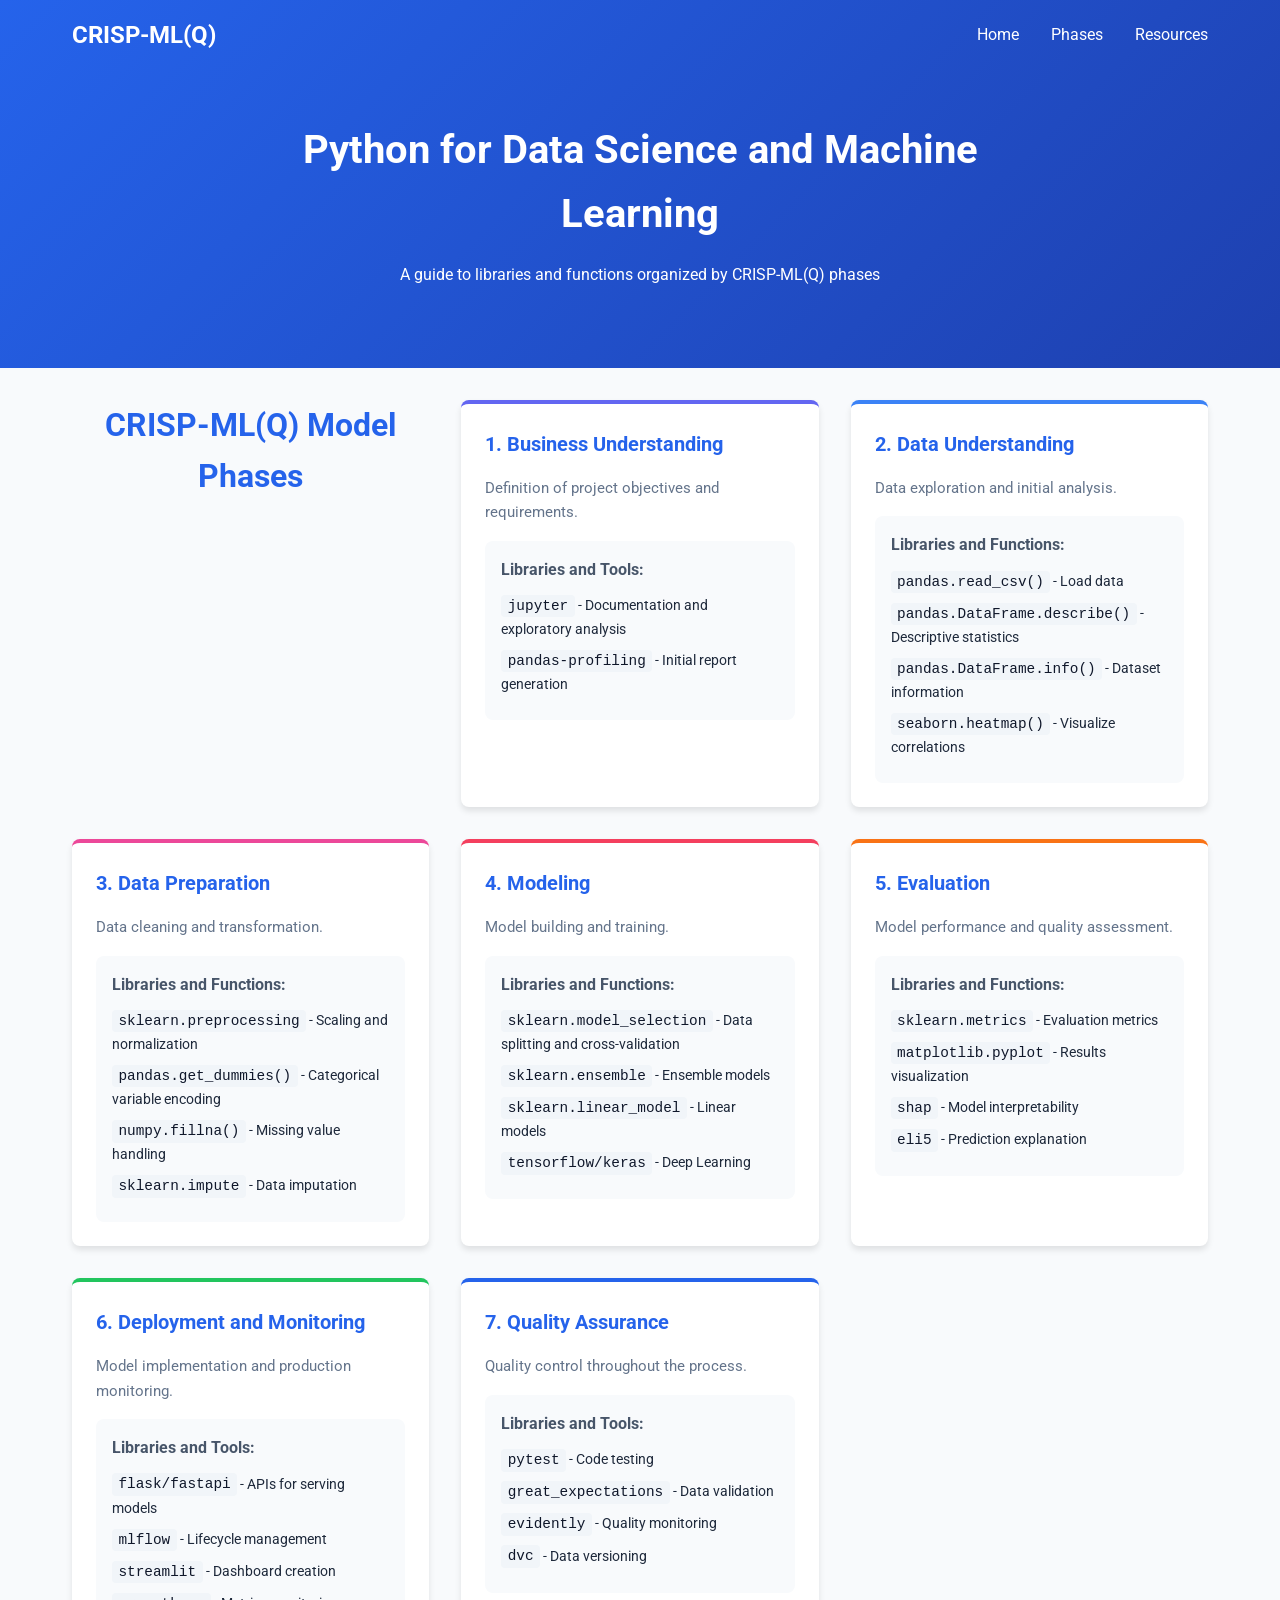
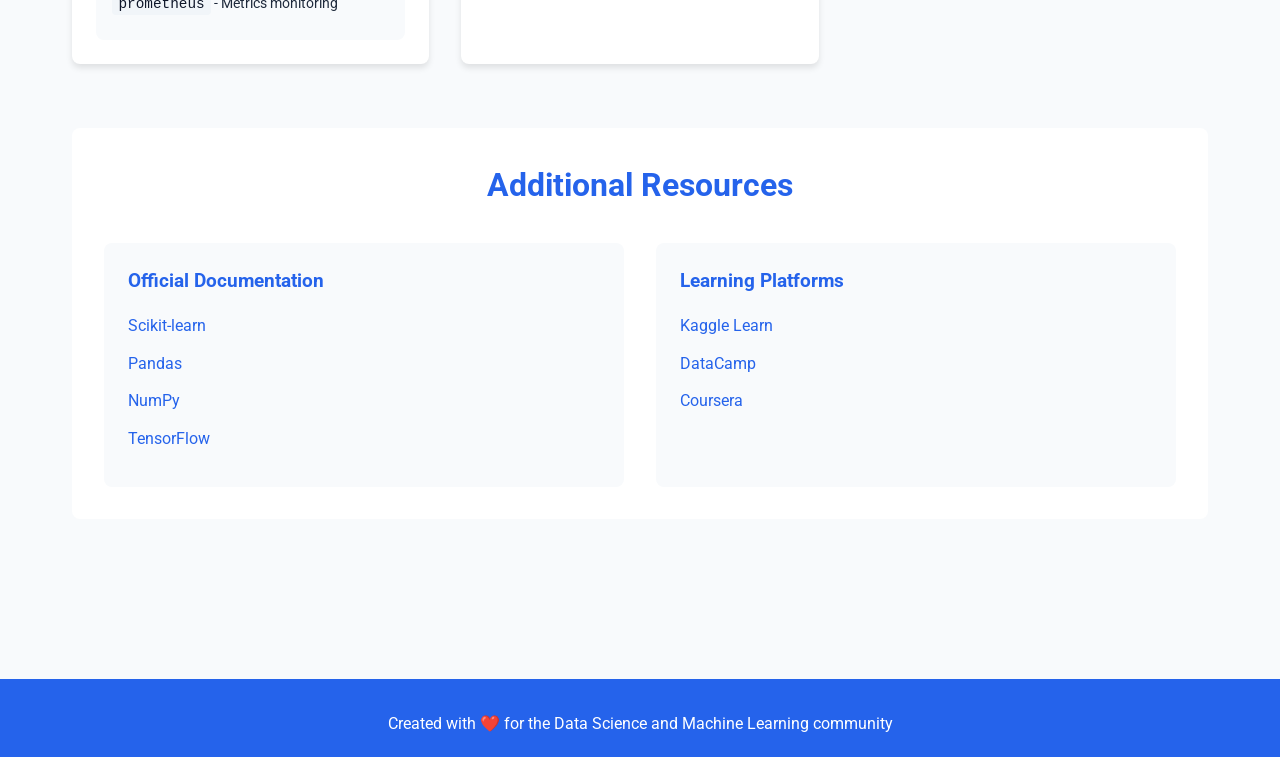
==== index.html @ 14b8c72a "Initial commit: CRISP-ML(Q) Python guide with interactive documentation" ====
<!DOCTYPE html>
<html lang="en">
<head>
    <meta charset="UTF-8">
    <meta name="viewport" content="width=device-width, initial-scale=1.0">
    <title>Python for Data Science and Machine Learning - CRISP-ML(Q)</title>
    <link rel="stylesheet" href="styles.css">
    <link href="https://fonts.googleapis.com/css2?family=Roboto:wght@300;400;500;700&display=swap" rel="stylesheet">
</head>
<body>
    <header class="header">
        <nav class="navbar">
            <div class="logo">CRISP-ML(Q)</div>
            <ul class="nav-links">
                <li><a href="#home">Home</a></li>
                <li><a href="#phases">Phases</a></li>
                <li><a href="#resources">Resources</a></li>
            </ul>
        </nav>
        <div class="hero">
            <h1>Python for Data Science and Machine Learning</h1>
            <p>A guide to libraries and functions organized by CRISP-ML(Q) phases</p>
        </div>
    </header>

    <main>
        <section id="phases" class="phases-section">
            <h2>CRISP-ML(Q) Model Phases</h2>
            
            <div class="phase-card">
                <h3>1. Business Understanding</h3>
                <p>Definition of project objectives and requirements.</p>
                <div class="functions">
                    <h4>Libraries and Tools:</h4>
                    <ul>
                        <li><code>jupyter</code> - Documentation and exploratory analysis</li>
                        <li><code>pandas-profiling</code> - Initial report generation</li>
                    </ul>
                </div>
            </div>

            <a href="data-understanding.html" class="phase-card-link">
                <div class="phase-card">
                    <h3>2. Data Understanding</h3>
                    <p>Data exploration and initial analysis.</p>
                    <div class="functions">
                        <h4>Libraries and Functions:</h4>
                        <ul>
                            <li><code>pandas.read_csv()</code> - Load data</li>
                            <li><code>pandas.DataFrame.describe()</code> - Descriptive statistics</li>
                            <li><code>pandas.DataFrame.info()</code> - Dataset information</li>
                            <li><code>seaborn.heatmap()</code> - Visualize correlations</li>
                        </ul>
                    </div>
                </div>
            </a>

            <div class="phase-card">
                <h3>3. Data Preparation</h3>
                <p>Data cleaning and transformation.</p>
                <div class="functions">
                    <h4>Libraries and Functions:</h4>
                    <ul>
                        <li><code>sklearn.preprocessing</code> - Scaling and normalization</li>
                        <li><code>pandas.get_dummies()</code> - Categorical variable encoding</li>
                        <li><code>numpy.fillna()</code> - Missing value handling</li>
                        <li><code>sklearn.impute</code> - Data imputation</li>
                    </ul>
                </div>
            </div>

            <div class="phase-card">
                <h3>4. Modeling</h3>
                <p>Model building and training.</p>
                <div class="functions">
                    <h4>Libraries and Functions:</h4>
                    <ul>
                        <li><code>sklearn.model_selection</code> - Data splitting and cross-validation</li>
                        <li><code>sklearn.ensemble</code> - Ensemble models</li>
                        <li><code>sklearn.linear_model</code> - Linear models</li>
                        <li><code>tensorflow/keras</code> - Deep Learning</li>
                    </ul>
                </div>
            </div>

            <div class="phase-card">
                <h3>5. Evaluation</h3>
                <p>Model performance and quality assessment.</p>
                <div class="functions">
                    <h4>Libraries and Functions:</h4>
                    <ul>
                        <li><code>sklearn.metrics</code> - Evaluation metrics</li>
                        <li><code>matplotlib.pyplot</code> - Results visualization</li>
                        <li><code>shap</code> - Model interpretability</li>
                        <li><code>eli5</code> - Prediction explanation</li>
                    </ul>
                </div>
            </div>

            <div class="phase-card">
                <h3>6. Deployment and Monitoring</h3>
                <p>Model implementation and production monitoring.</p>
                <div class="functions">
                    <h4>Libraries and Tools:</h4>
                    <ul>
                        <li><code>flask/fastapi</code> - APIs for serving models</li>
                        <li><code>mlflow</code> - Lifecycle management</li>
                        <li><code>streamlit</code> - Dashboard creation</li>
                        <li><code>prometheus</code> - Metrics monitoring</li>
                    </ul>
                </div>
            </div>

            <div class="phase-card">
                <h3>7. Quality Assurance</h3>
                <p>Quality control throughout the process.</p>
                <div class="functions">
                    <h4>Libraries and Tools:</h4>
                    <ul>
                        <li><code>pytest</code> - Code testing</li>
                        <li><code>great_expectations</code> - Data validation</li>
                        <li><code>evidently</code> - Quality monitoring</li>
                        <li><code>dvc</code> - Data versioning</li>
                    </ul>
                </div>
            </div>
        </section>

        <section id="resources" class="resources-section">
            <h2>Additional Resources</h2>
            <div class="resources-grid">
                <div class="resource-card">
                    <h3>Official Documentation</h3>
                    <ul>
                        <li><a href="https://scikit-learn.org/stable/" target="_blank">Scikit-learn</a></li>
                        <li><a href="https://pandas.pydata.org/docs/" target="_blank">Pandas</a></li>
                        <li><a href="https://numpy.org/doc/" target="_blank">NumPy</a></li>
                        <li><a href="https://www.tensorflow.org/docs" target="_blank">TensorFlow</a></li>
                    </ul>
                </div>
                <div class="resource-card">
                    <h3>Learning Platforms</h3>
                    <ul>
                        <li><a href="https://www.kaggle.com/learn" target="_blank">Kaggle Learn</a></li>
                        <li><a href="https://www.datacamp.com" target="_blank">DataCamp</a></li>
                        <li><a href="https://www.coursera.org" target="_blank">Coursera</a></li>
                    </ul>
                </div>
            </div>
        </section>
    </main>

    <footer>
        <p>Created with ❤️ for the Data Science and Machine Learning community</p>
    </footer>

    <script src="script.js"></script>
</body>
</html>
---- styles.css ----
/* Variables globales */
:root {
    --primary-color: #2563eb;
    --secondary-color: #1e40af;
    --background-color: #f8fafc;
    --text-color: #1e293b;
    --card-background: #ffffff;
    --border-radius: 8px;
    --transition: all 0.3s ease;
    --phase-colors: {
        1: #3b82f6,
        2: #6366f1,
        3: #8b5cf6,
        4: #ec4899,
        5: #f43f5e,
        6: #f97316,
        7: #22c55e
    }
}

/* Estilos generales */
* {
    margin: 0;
    padding: 0;
    box-sizing: border-box;
}

body {
    font-family: 'Roboto', sans-serif;
    line-height: 1.6;
    color: var(--text-color);
    background-color: var(--background-color);
}

/* Header y navegación */
.header {
    background: linear-gradient(135deg, var(--primary-color), var(--secondary-color));
    color: white;
    padding: 1rem 0;
}

.navbar {
    display: flex;
    justify-content: space-between;
    align-items: center;
    padding: 0 2rem;
    max-width: 1200px;
    margin: 0 auto;
}

.logo {
    font-size: 1.5rem;
    font-weight: bold;
}

.nav-links {
    display: flex;
    list-style: none;
    gap: 2rem;
}

.nav-links a {
    color: white;
    text-decoration: none;
    transition: var(--transition);
}

.nav-links a:hover {
    opacity: 0.8;
}

.hero {
    text-align: center;
    padding: 4rem 2rem;
    max-width: 800px;
    margin: 0 auto;
}

.hero h1 {
    font-size: 2.5rem;
    margin-bottom: 1rem;
}

/* Sección principal */
main {
    max-width: 1200px;
    margin: 0 auto;
    padding: 2rem;
}

section {
    margin-bottom: 4rem;
}

h2 {
    color: var(--primary-color);
    margin-bottom: 2rem;
    text-align: center;
    font-size: 2rem;
}

/* Tarjetas de fases */
.phases-section {
    display: grid;
    grid-template-columns: repeat(auto-fit, minmax(350px, 1fr));
    gap: 2rem;
}

.phase-card {
    background-color: var(--card-background);
    border-radius: var(--border-radius);
    padding: 1.5rem;
    box-shadow: 0 4px 6px rgba(0, 0, 0, 0.1);
    transition: var(--transition);
    border-top: 4px solid var(--primary-color);
    cursor: pointer;
    position: relative;
}

.phase-card:nth-child(1) { border-top-color: #3b82f6; }
.phase-card:nth-child(2) { border-top-color: #6366f1; }
.phase-card:nth-child(3) { border-top-color: #8b5cf6; }
.phase-card:nth-child(4) { border-top-color: #ec4899; }
.phase-card:nth-child(5) { border-top-color: #f43f5e; }
.phase-card:nth-child(6) { border-top-color: #f97316; }
.phase-card:nth-child(7) { border-top-color: #22c55e; }

.phase-card:hover {
    transform: translateY(-5px);
    box-shadow: 0 8px 12px rgba(0, 0, 0, 0.15);
}

.phase-card::after {
    content: '→';
    position: absolute;
    top: 1rem;
    right: 1rem;
    font-size: 1.5rem;
    color: var(--primary-color);
    opacity: 0;
    transition: var(--transition);
}

.phase-card:hover::after {
    opacity: 1;
}

.phase-card h3 {
    color: var(--primary-color);
    margin-bottom: 1rem;
    font-size: 1.25rem;
    display: flex;
    align-items: center;
    gap: 0.5rem;
}

.phase-card p {
    color: #64748b;
    margin-bottom: 1rem;
    font-size: 0.95rem;
}

.functions {
    margin-top: 1rem;
    background-color: #f8fafc;
    padding: 1rem;
    border-radius: var(--border-radius);
}

.functions h4 {
    margin-bottom: 0.75rem;
    color: #475569;
    font-size: 1rem;
}

.functions ul {
    list-style: none;
}

.functions li {
    margin-bottom: 0.5rem;
    font-size: 0.9rem;
}

code {
    background-color: #f1f5f9;
    padding: 0.2rem 0.4rem;
    border-radius: 4px;
    font-family: monospace;
    font-size: 0.9rem;
    color: #0f172a;
}

/* Sección de recursos */
.resources-section {
    background-color: var(--card-background);
    border-radius: var(--border-radius);
    padding: 2rem;
    margin-top: 3rem;
}

.resources-grid {
    display: grid;
    grid-template-columns: repeat(auto-fit, minmax(250px, 1fr));
    gap: 2rem;
}

.resource-card {
    padding: 1.5rem;
    background-color: #f8fafc;
    border-radius: var(--border-radius);
    transition: var(--transition);
}

.resource-card:hover {
    transform: translateY(-3px);
    box-shadow: 0 4px 6px rgba(0, 0, 0, 0.05);
}

.resource-card h3 {
    color: var(--primary-color);
    margin-bottom: 1rem;
}

.resource-card ul {
    list-style: none;
}

.resource-card li {
    margin-bottom: 0.75rem;
}

.resource-card a {
    color: var(--primary-color);
    text-decoration: none;
    transition: var(--transition);
    display: inline-flex;
    align-items: center;
    gap: 0.5rem;
}

.resource-card a:hover {
    color: var(--secondary-color);
}

/* Footer */
footer {
    text-align: center;
    padding: 2rem;
    background-color: var(--primary-color);
    color: white;
    margin-top: 4rem;
}

/* Detailed Phase Page Styles */
.detailed-phase {
    max-width: 1200px;
    margin: 0 auto;
    padding: 2rem;
}

.breadcrumb {
    margin-bottom: 2rem;
    color: #64748b;
    font-size: 0.9rem;
}

.breadcrumb a {
    color: var(--primary-color);
    text-decoration: none;
    transition: var(--transition);
}

.breadcrumb a:hover {
    color: var(--secondary-color);
}

.phase-detail-section {
    margin-bottom: 3rem;
}

.library-section {
    background-color: var(--card-background);
    border-radius: var(--border-radius);
    padding: 2rem;
    margin-bottom: 2rem;
    box-shadow: 0 4px 6px rgba(0, 0, 0, 0.1);
}

.library-section h3 {
    color: var(--primary-color);
    margin-bottom: 1.5rem;
    font-size: 1.5rem;
}

.function-grid {
    display: grid;
    grid-template-columns: repeat(auto-fit, minmax(300px, 1fr));
    gap: 1.5rem;
}

.function-card {
    background-color: #f8fafc;
    padding: 1.5rem;
    border-radius: var(--border-radius);
    transition: var(--transition);
}

.function-card:hover {
    transform: translateY(-3px);
    box-shadow: 0 4px 6px rgba(0, 0, 0, 0.05);
}

.function-card h4 {
    color: var(--secondary-color);
    margin-bottom: 1rem;
    font-size: 1.1rem;
}

.function-card ul {
    list-style: none;
}

.function-card li {
    margin-bottom: 0.75rem;
    font-size: 0.9rem;
}

.code-examples {
    margin-top: 3rem;
}

.example-card {
    background-color: var(--card-background);
    border-radius: var(--border-radius);
    padding: 2rem;
    margin-bottom: 2rem;
    box-shadow: 0 4px 6px rgba(0, 0, 0, 0.1);
}

.example-card h3 {
    color: var(--primary-color);
    margin-bottom: 1.5rem;
}

.example-card pre {
    background-color: #1e293b;
    color: #e2e8f0;
    padding: 1.5rem;
    border-radius: var(--border-radius);
    overflow-x: auto;
    font-family: 'Consolas', monospace;
    font-size: 0.9rem;
    line-height: 1.5;
}

.example-card code {
    background-color: transparent;
    color: inherit;
    padding: 0;
    font-family: inherit;
}

/* Responsive */
@media (max-width: 768px) {
    .navbar {
        flex-direction: column;
        gap: 1rem;
    }

    .nav-links {
        flex-direction: column;
        align-items: center;
        gap: 1rem;
    }

    .hero h1 {
        font-size: 2rem;
    }

    main {
        padding: 1rem;
    }

    .phase-card {
        margin-bottom: 1.5rem;
    }

    .detailed-phase {
        padding: 1rem;
    }

    .function-grid {
        grid-template-columns: 1fr;
    }

    .library-section {
        padding: 1.5rem;
    }

    .example-card pre {
        font-size: 0.8rem;
    }
}

.phase-card-link {
    text-decoration: none;
    color: inherit;
    display: block;
}

.phase-card-link:hover {
    text-decoration: none;
}

.phase-card-link .phase-card {
    height: 100%;
}

/* Container */
.container {
    max-width: 1400px;
    margin: 0 auto;
    padding: 0 2rem;
}

/* Breadcrumb styles */
.breadcrumb {
    background-color: var(--card-background);
    padding: 1rem 0;
    border-bottom: 1px solid #e2e8f0;
    margin-bottom: 2rem;
}

/* Detailed phase layout */
.detailed-phase {
    display: grid;
    grid-template-columns: 300px 1fr;
    gap: 2rem;
    min-height: calc(100vh - 400px);
}

/* Sidebar styles */
.sidebar {
    background-color: var(--card-background);
    border-radius: var(--border-radius);
    padding: 1.5rem;
    box-shadow: 0 4px 6px rgba(0, 0, 0, 0.1);
    height: fit-content;
    position: sticky;
    top: 2rem;
}

.sidebar-section {
    margin-bottom: 2rem;
}

.sidebar-section:last-child {
    margin-bottom: 0;
}

.sidebar-section h3 {
    color: var(--primary-color);
    font-size: 1.2rem;
    margin-bottom: 1rem;
    padding-bottom: 0.5rem;
    border-bottom: 2px solid var(--primary-color);
}

.sidebar-group {
    margin-bottom: 1.5rem;
}

.sidebar-group h4 {
    color: var(--secondary-color);
    font-size: 1rem;
    margin-bottom: 0.5rem;
}

.sidebar-group ul {
    list-style: none;
    padding-left: 0.5rem;
}

.sidebar-group li {
    margin-bottom: 0.5rem;
}

.function-link {
    color: var(--text-color);
    text-decoration: none;
    font-size: 0.9rem;
    display: block;
    padding: 0.3rem 0.5rem;
    border-radius: 4px;
    transition: var(--transition);
}

.function-link:hover {
    background-color: #f1f5f9;
    color: var(--primary-color);
}

.function-link.active {
    background-color: #e2e8f0;
    color: var(--primary-color);
    font-weight: 500;
}

/* Content panel styles */
.content-panel {
    background-color: var(--card-background);
    border-radius: var(--border-radius);
    padding: 2rem;
    box-shadow: 0 4px 6px rgba(0, 0, 0, 0.1);
}

.function-detail {
    display: none;
}

.function-detail.active {
    display: block;
}

.function-detail h2 {
    color: var(--primary-color);
    font-size: 1.8rem;
    margin-bottom: 1.5rem;
    padding-bottom: 0.5rem;
    border-bottom: 2px solid var(--primary-color);
}

.function-info h3 {
    color: var(--secondary-color);
    font-size: 1.2rem;
    margin: 1.5rem 0 1rem;
}

.function-info p {
    line-height: 1.6;
    color: var(--text-color);
    margin-bottom: 1rem;
}

.function-info ul {
    list-style: disc;
    padding-left: 1.5rem;
    margin-bottom: 1rem;
}

.function-info li {
    margin-bottom: 0.5rem;
}

.function-info pre {
    background-color: #1e293b;
    color: #e2e8f0;
    padding: 1.5rem;
    border-radius: var(--border-radius);
    overflow-x: auto;
    margin: 1rem 0;
}

.function-info code {
    font-family: 'Consolas', monospace;
    font-size: 0.9rem;
}

/* Responsive adjustments */
@media (max-width: 1024px) {
    .detailed-phase {
        grid-template-columns: 250px 1fr;
        gap: 1.5rem;
    }
}

@media (max-width: 768px) {
    .container {
        padding: 0 1rem;
    }

    .detailed-phase {
        grid-template-columns: 1fr;
    }

    .sidebar {
        position: static;
        margin-bottom: 1.5rem;
    }

    .content-panel {
        padding: 1.5rem;
    }
}
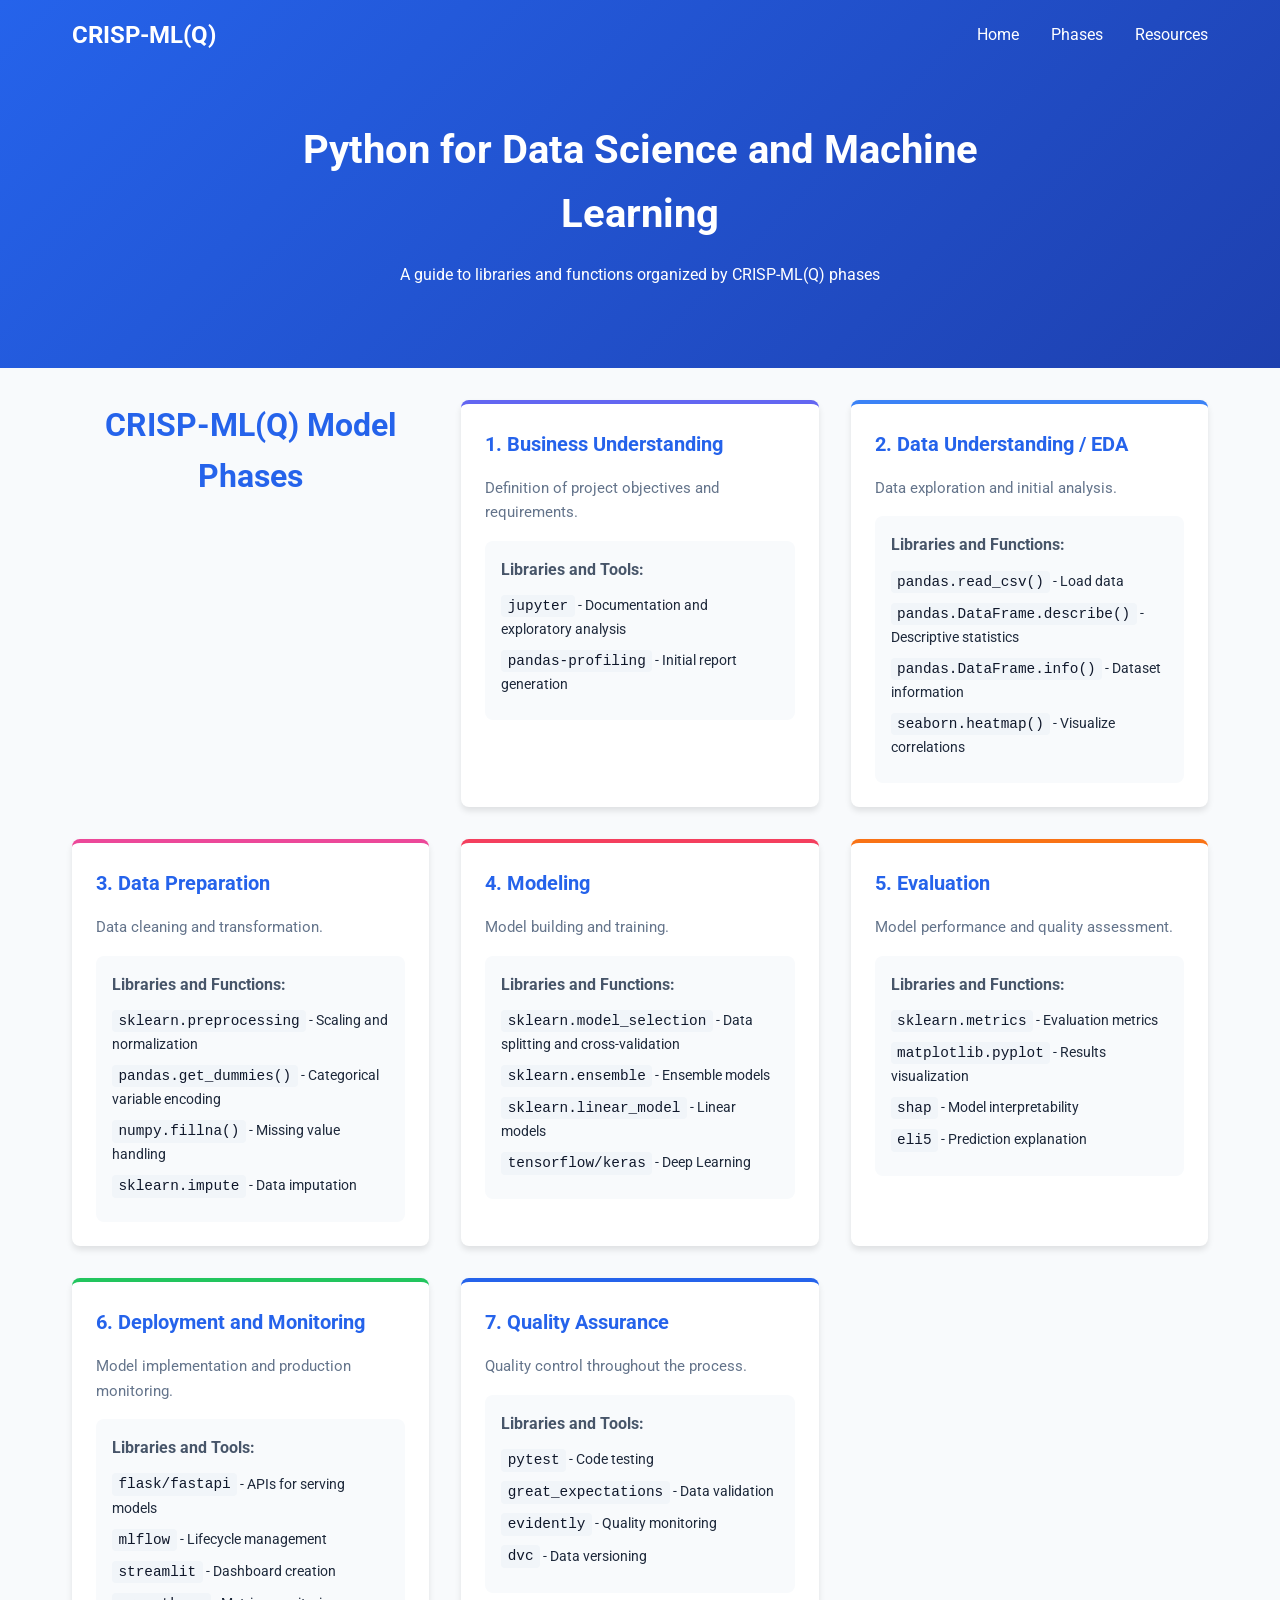
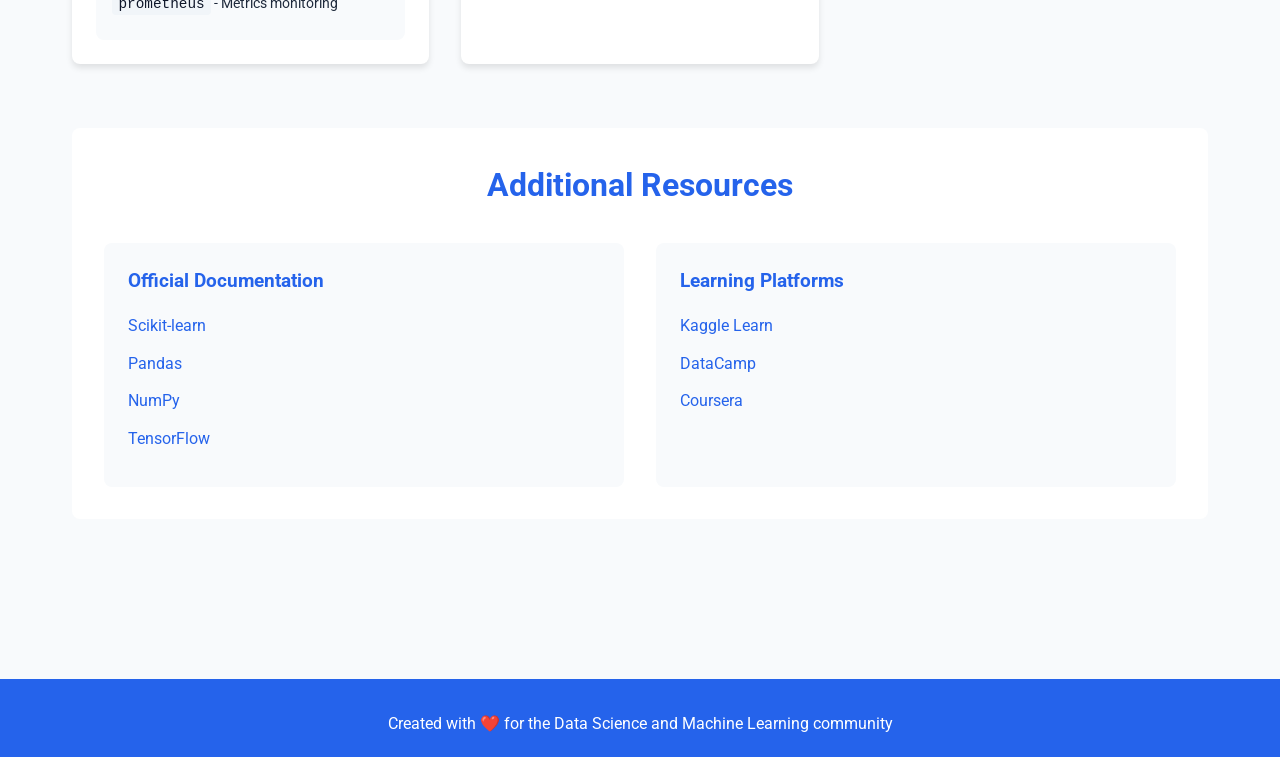
==== commit 89b243e0: "Changes made to include more DF functions" ====
--- a/index.html
+++ b/index.html
@@ -41,7 +41,7 @@
 
             <a href="data-understanding.html" class="phase-card-link">
                 <div class="phase-card">
-                    <h3>2. Data Understanding</h3>
+                    <h3>2. Data Understanding / EDA</h3>
                     <p>Data exploration and initial analysis.</p>
                     <div class="functions">
                         <h4>Libraries and Functions:</h4>
--- a/styles.css
+++ b/styles.css
@@ -592,4 +592,93 @@
     .content-panel {
         padding: 1.5rem;
     }
+}
+
+/* Code block styling */
+pre[class*="language-"] {
+    border-radius: 6px;
+    margin: 1.5em 0;
+    box-shadow: 0 2px 4px rgba(0,0,0,0.1);
+    padding: 1.5em;
+    overflow: auto;
+    background: #272822;
+    font-family: 'Fira Code', 'Consolas', monospace;
+    font-size: 14px;
+    line-height: 1.5;
+}
+
+/* Base token colors */
+.token.comment,
+.token.prolog,
+.token.doctype,
+.token.cdata {
+    color: #8e908c !important;
+    font-style: italic !important;
+}
+
+.token.function {
+    color: #66d9ef !important;
+}
+
+.token.keyword {
+    color: #f92672 !important;
+}
+
+.token.string {
+    color: #a6e22e !important;
+}
+
+.token.number {
+    color: #ae81ff !important;
+}
+
+.token.boolean,
+.token.constant {
+    color: #ae81ff !important;
+}
+
+.token.operator {
+    color: #f92672 !important;
+}
+
+.token.punctuation {
+    color: #fff !important;
+}
+
+.token.parameter {
+    color: #fd971f !important;
+}
+
+/* Selection styling */
+pre[class*="language-"] *::selection {
+    background-color: rgba(174, 129, 255, 0.2) !important;
+}
+
+pre[class*="language-"] *::-moz-selection {
+    background-color: rgba(174, 129, 255, 0.2) !important;
+}
+
+/* Line numbers styling */
+.line-numbers .line-numbers-rows {
+    border-right: 1px solid #404040;
+}
+
+.line-numbers-rows > span:before {
+    color: #636363;
+}
+
+code[class*="language-"] {
+    text-shadow: none;
+    color: #f8f8f2;
+}
+
+/* Output styling */
+pre[class*="language-"] .output {
+    color: #75715e !important;
+    font-style: italic !important;
+}
+
+/* Improve spacing around code blocks */
+.function-info pre[class*="language-"] {
+    margin: 1em 0;
 } 
